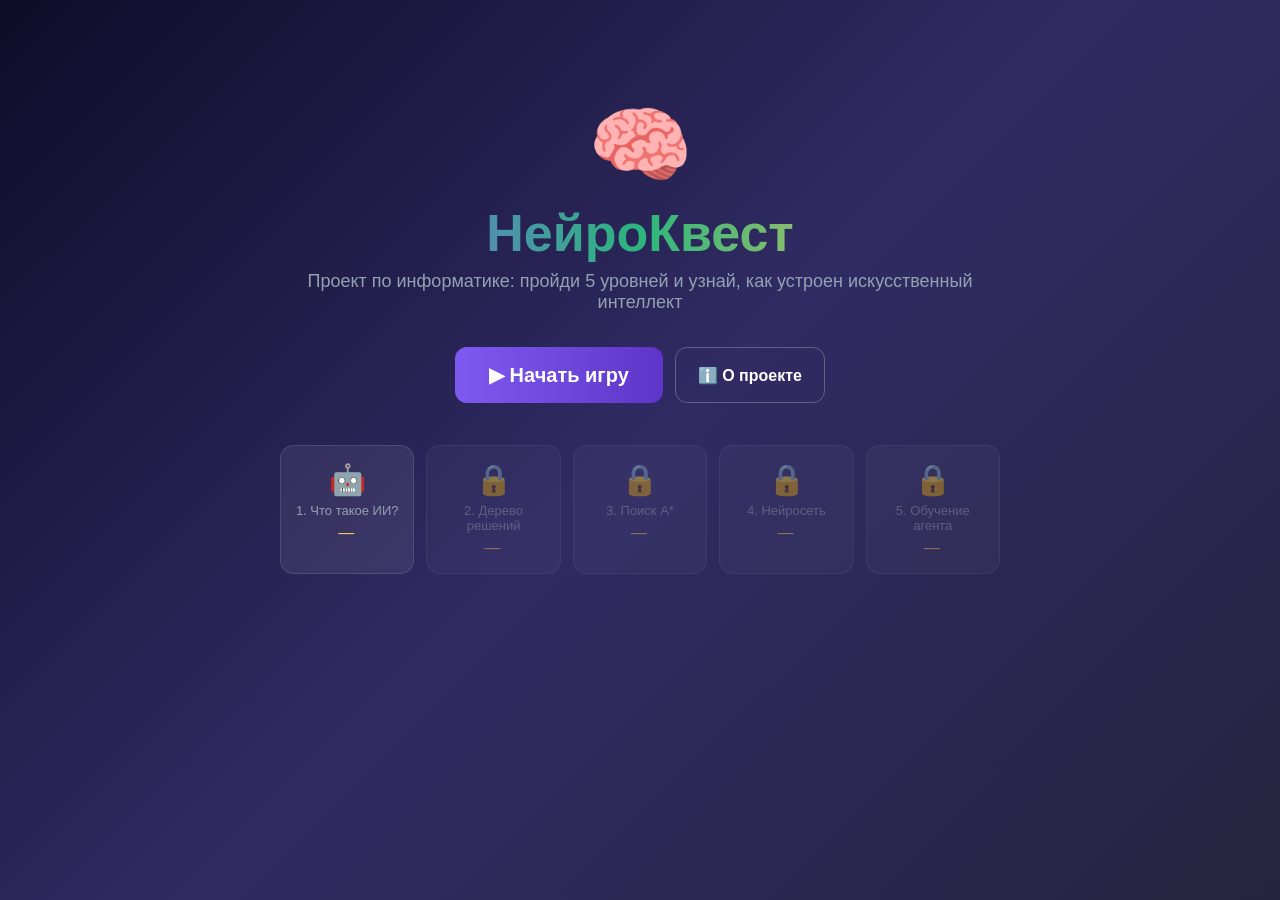
==== index.html @ 502dae8e "Перенос игры в корень для GitHub Pages" ====
<!DOCTYPE html>
<html lang="ru">
<head>
<meta charset="UTF-8">
<meta name="viewport" content="width=device-width, initial-scale=1.0">
<title>НейроКвест — игра об основах ИИ</title>
<link rel="stylesheet" href="style.css">
</head>
<body>

<!-- ============ ГЛАВНОЕ МЕНЮ ============ -->
<section id="screen-menu" class="screen active">
  <div class="hero">
    <div class="hero-icon">🧠</div>
    <h1>НейроКвест</h1>
    <p class="subtitle">Проект по информатике: пройди 5 уровней и узнай, как устроен искусственный интеллект</p>
    <div class="menu-buttons">
      <button class="btn btn-primary btn-big" onclick="Game.startLevel(1)">▶ Начать игру</button>
      <button class="btn btn-ghost" onclick="UI.show('screen-about')">ℹ️ О проекте</button>
    </div>
    <div id="menu-progress" class="menu-progress"></div>
  </div>
</section>

<!-- ============ ОБ ПРОЕКТЕ ============ -->
<section id="screen-about" class="screen">
  <div class="panel">
    <h2>ℹ️ О проекте</h2>
    <p><b>НейроКвест</b> — образовательная браузерная игра об основах искусственного интеллекта.</p>
    <p>Каждый уровень посвящён одной теме:</p>
    <ul class="about-list">
      <li>🤖 <b>Уровень 1</b> — Что такое ИИ: тест Тьюринга и виды ИИ</li>
      <li>🌳 <b>Уровень 2</b> — Машинное обучение: дерево решений</li>
      <li>🔍 <b>Уровень 3</b> — Поиск и эвристики: алгоритм A*</li>
      <li>👁️ <b>Уровень 4</b> — Нейронные сети: распознаём цифры</li>
      <li>🎮 <b>Уровень 5</b> — Мини-игра: обучи агента методом проб и ошибок</li>
    </ul>
    <p>Работает полностью офлайн: HTML + CSS + JavaScript, без библиотек.</p>
    <button class="btn btn-primary" onclick="UI.show('screen-menu')">⬅ Назад</button>
  </div>
</section>

<!-- ============ УРОВЕНЬ 1: ВИКТОРИНА ============ -->
<section id="screen-level1" class="screen">
  <div class="panel">
    <h2>🤖 Уровень 1. Что такое искусственный интеллект?</h2>
    <p class="level-desc">Ответь на вопросы викторины. За правильные ответы с первого раза — максимум звёзд.</p>
    <div id="quiz-box"></div>
  </div>
</section>

<!-- ============ УРОВЕНЬ 2: ДЕРЕВО РЕШЕНИЙ ============ -->
<section id="screen-level2" class="screen">
  <div class="panel wide">
    <h2>🌳 Уровень 2. MACHINE LEARNING!</h2>
    <p class="level-desc">«Машинное обучение» — фильм-пародия (как «Анимatrix»). Робот должен решить, можно ли выпускать его гулять. Ты — алгоритм дерева решений. Выбирай признаки так, чтобы классифицировать всех роботов правильно!</p>
    <div id="tree-area"></div>
  </div>
</section>

<!-- ============ УРОВЕНЬ 3: A* ПОИСК ============ -->
<section id="screen-level3" class="screen">
  <div class="panel wide">
    <h2>🔍 Уровень 3. Путь героя и алгоритм A*</h2>
    <p class="level-desc">Роботу нужно добраться до выхода. Клетки с ценой выше — «дороже». Проложи путь суммарной стоимостью не больше лимита. Подсказка: жёлтые точки — это эвристика, как в настоящем A*.</p>
    <div id="astar-area"></div>
  </div>
</section>

<!-- ============ УРОВЕНЬ 4: НЕЙРОСЕТЬ ============ -->
<section id="screen-level4" class="screen">
  <div class="panel wide">
    <h2>👁️ Уровень 4. Нейронная сеть рисует… цифру!</h2>
    <p class="level-desc">Настоящие нейросети видят изображение как набор пикселей. Нарисуй цифру от <b id="target-digit">?</b> в поле 8×8 — «нейрон» попытается её угадать. Сопоставь образ и его «вектор признаков»!</p>
    <div id="nn-area"></div>
  </div>
</section>

<!-- ============ УРОВЕНЬ 5: ОБУЧЕНИЕ АГЕНТА ============ -->
<section id="screen-level5" class="screen">
  <div class="panel wide">
    <h2>🎮 Уровень 5. Обучение с подкреплением</h2>
    <p class="level-desc">Помоги агенту собрать ⭐ и избежать 🕳️. Каждый раунд меняй «политику» (кнопки), запоминая, что принесло награду, а что — штраф. Это и есть принцип обучения с подкреплением!</p>
    <div id="rl-area"></div>
  </div>
</section>

<!-- ============ ЭКРАН РЕЗУЛЬТАТА УРОВНЯ ============ -->
<div id="result-overlay" class="overlay hidden">
  <div class="overlay-card">
    <div id="result-icon" class="result-icon">🏆</div>
    <h3 id="result-title">Уровень пройден!</h3>
    <div id="result-stars" class="stars-big"></div>
    <p id="result-text"></p>
    <div class="overlay-buttons">
      <button class="btn btn-ghost" id="btn-retry" onclick="">🔄 Заново</button>
      <button class="btn btn-primary" id="btn-next" onclick="">Далее ➡</button>
    </div>
  </div>
</div>

<!-- ============ ФИНАЛ ============ -->
<section id="screen-final" class="screen">
  <div class="hero">
    <div class="hero-icon">🏆</div>
    <h1>Поздравляем!</h1>
    <p class="subtitle">Ты прошёл все уровни НейроКвеста!</p>
    <div id="final-stats" class="final-stats"></div>
    <p class="funfact" id="final-fact"></p>
    <div class="menu-buttons">
      <button class="btn btn-primary" onclick="Game.resetAll()">🔄 Пройти заново</button>
      <button class="btn btn-ghost" onclick="UI.show('screen-menu')">🏠 В меню</button>
    </div>
  </div>
</section>

<!-- Верхняя панель прогресса -->
<header id="topbar" class="hidden">
  <button class="btn btn-small btn-ghost" onclick="Game.goMenu()">🏠</button>
  <div id="topbar-level"></div>
  <div id="topbar-score"></div>
</header>

<script src="app.js"></script>
</body>
</html>
---- style.css ----
/* ============ НейроКвест — стили ============ */
* { box-sizing: border-box; margin: 0; padding: 0; }

:root {
  --bg1: #0f0c29;
  --bg2: #302b63;
  --bg3: #24243e;
  --accent: #7f5af0;
  --accent2: #2cb67d;
  --gold: #ffc857;
  --danger: #ef4565;
  --text: #fffffe;
  --muted: #94a1b2;
  --panel: rgba(255,255,255,0.07);
}

body {
  font-family: "Segoe UI", Arial, sans-serif;
  color: var(--text);
  background: linear-gradient(135deg, var(--bg1), var(--bg2), var(--bg3));
  background-attachment: fixed;
  min-height: 100vh;
}

/* ---------- экраны ---------- */
.screen { display: none; padding: 24px 16px 60px; animation: fadein .4s; }
.screen.active { display: block; }
@keyframes fadein { from { opacity: 0; transform: translateY(12px);} to { opacity: 1; transform: none;} }

.hero { max-width: 720px; margin: 8vh auto 0; text-align: center; }
.hero-icon { font-size: 84px; animation: float 3s ease-in-out infinite; }
@keyframes float { 0%,100%{transform:translateY(0)} 50%{transform:translateY(-12px)} }
.hero h1 { font-size: 52px; background: linear-gradient(90deg, #7f5af0, #2cb67d, #ffc857);
  -webkit-background-clip: text; background-clip: text; -webkit-text-fill-color: transparent; margin: 8px 0; }
.subtitle { color: var(--muted); font-size: 18px; margin-bottom: 28px; }

/* ---------- панели ---------- */
.panel {
  max-width: 760px; margin: 40px auto 0; background: var(--panel);
  border: 1px solid rgba(255,255,255,.12); border-radius: 18px;
  padding: 28px; backdrop-filter: blur(6px);
}
.panel.wide { max-width: 900px; }
.panel h2 { margin-bottom: 10px; }
.level-desc { color: var(--muted); margin-bottom: 18px; line-height: 1.5; }
.about-list { margin: 14px 0 18px 22px; line-height: 1.9; }

/* ---------- кнопки ---------- */
.btn {
  cursor: pointer; border: none; border-radius: 12px;
  padding: 12px 22px; font-size: 16px; font-weight: 600;
  color: var(--text); background: var(--panel);
  transition: transform .12s, box-shadow .12s, background .2s;
  margin: 6px;
}
.btn:hover { transform: translateY(-2px); box-shadow: 0 6px 18px rgba(0,0,0,.35); }
.btn:active { transform: scale(.97); }
.btn-primary { background: linear-gradient(90deg, var(--accent), #5e35c8); }
.btn-success { background: linear-gradient(90deg, var(--accent2), #1f8f61); }
.btn-danger  { background: linear-gradient(90deg, var(--danger), #c22f4d); }
.btn-ghost   { background: transparent; border: 1px solid rgba(255,255,255,.25); }
.btn-big     { font-size: 20px; padding: 16px 34px; }
.btn-small   { padding: 6px 12px; font-size: 14px; }
.btn:disabled { opacity: .45; cursor: not-allowed; transform: none; }
.menu-buttons { display: flex; justify-content: center; flex-wrap: wrap; }

/* ---------- верхняя панель ---------- */
#topbar {
  position: fixed; top: 0; left: 0; right: 0; z-index: 50;
  display: flex; align-items: center; justify-content: space-between;
  padding: 10px 18px; background: rgba(15,12,41,.85); backdrop-filter: blur(8px);
  border-bottom: 1px solid rgba(255,255,255,.1);
}
#topbar.hidden { display: none; }
#topbar-level { font-weight: 700; }
#topbar-score { color: var(--gold); font-weight: 700; }

/* ---------- прогресс в меню ---------- */
.menu-progress { display: grid; grid-template-columns: repeat(auto-fit, minmax(120px,1fr)); gap: 12px; margin-top: 36px; }
.level-card {
  background: var(--panel); border: 1px solid rgba(255,255,255,.12);
  border-radius: 14px; padding: 16px 10px; cursor: pointer; transition: transform .15s, border-color .2s;
  text-align: center;
}
.level-card:hover { transform: translateY(-4px); border-color: var(--accent); }
.level-card .lvl-icon { font-size: 30px; }
.level-card .lvl-name { font-size: 13px; color: var(--muted); margin: 6px 0; }
.level-card .lvl-stars { color: var(--gold); letter-spacing: 2px; min-height: 18px; }
.level-card.locked { opacity: .45; cursor: not-allowed; }

/* ---------- викторина ---------- */
.quiz-q { margin-bottom: 18px; }
.quiz-q .q-text { font-size: 17px; font-weight: 600; margin-bottom: 10px; }
.quiz-opt {
  display: block; width: 100%; text-align: left; margin: 6px 0;
  padding: 12px 16px; border-radius: 12px; cursor: pointer;
  background: rgba(255,255,255,.06); border: 1px solid rgba(255,255,255,.14);
  color: var(--text); font-size: 15px; transition: .15s;
}
.quiz-opt:hover:not(:disabled) { border-color: var(--accent); background: rgba(127,90,240,.15); }
.quiz-opt.correct { border-color: var(--accent2); background: rgba(44,182,125,.25); }
.quiz-opt.wrong   { border-color: var(--danger);  background: rgba(239,69,101,.25); }
.quiz-explain {
  display: none; margin-top: 8px; padding: 10px 14px; border-left: 3px solid var(--accent);
  background: rgba(127,90,240,.12); border-radius: 8px; font-size: 14px; color: #d9d4ff; line-height: 1.5;
}
.quiz-explain.show { display: block; }

/* ---------- дерево решений ---------- */
.tree-controls { display: flex; flex-wrap: wrap; gap: 10px; align-items: center; margin-bottom: 14px; }
.robot-grid { display: grid; grid-template-columns: repeat(auto-fill, minmax(150px,1fr)); gap: 10px; margin: 14px 0; }
.robot-card {
  background: rgba(255,255,255,.06); border-radius: 12px; padding: 10px; text-align: center;
  border: 2px solid transparent; transition: .2s; font-size: 13px;
}
.robot-card .r-emoji { font-size: 34px; }
.robot-card.pred-yes { border-color: var(--accent2); }
.robot-card.pred-no  { border-color: var(--danger); }
.robot-card.mistake  { animation: shake .4s; }
@keyframes shake { 0%,100%{transform:translateX(0)} 25%{transform:translateX(-6px)} 75%{transform:translateX(6px)} }
.tag { display:inline-block; padding:2px 8px; border-radius: 20px; font-size: 11px; margin: 2px; background: rgba(255,255,255,.12); }
.tag.label-yes { background: rgba(44,182,125,.35); }
.tag.label-no  { background: rgba(239,69,101,.35); }
.tree-code {
  font-family: Consolas, monospace; background: #14122b; border-radius: 10px;
  padding: 14px; margin: 12px 0; white-space: pre; line-height: 1.6; overflow-x: auto; font-size: 13px;
}
.hl { color: var(--gold); }

/* ---------- A* карта ---------- */
.astar-info { display: flex; gap: 18px; flex-wrap: wrap; margin-bottom: 12px; font-weight: 600; }
.astar-info .cost-high { color: var(--gold); }
.grid { display: grid; gap: 4px; justify-content: center; margin: 10px 0; user-select: none; }
.cell {
  width: 46px; height: 46px; border-radius: 8px; display: flex; align-items: center; justify-content: center;
  background: rgba(255,255,255,.08); cursor: pointer; position: relative; font-size: 22px; transition: .12s;
}
.cell:hover { outline: 2px solid var(--accent); }
.cell.wall { background: #1a1730; cursor: not-allowed; }
.cell.path { background: rgba(127,90,240,.55); }
.cell.start { background: rgba(44,182,125,.4); }
.cell.goal  { background: rgba(255,200,87,.35); }
.cell .price { position: absolute; bottom: 2px; right: 5px; font-size: 10px; color: rgba(255,255,255,.75); }
.cell .heur { position: absolute; top: 3px; left: 5px; width: 6px; height: 6px; border-radius: 50%; background: var(--gold); opacity:.8; }
.cost-ok { color: var(--accent2); }
.cost-bad { color: var(--danger); }

/* ---------- нейросеть (рисовалка) ---------- */
.nn-wrap { display: flex; gap: 26px; flex-wrap: wrap; justify-content: center; align-items: flex-start; }
.nn-canvas { display: grid; grid-template-columns: repeat(8, 34px); gap: 3px; }
.px { width: 34px; height: 34px; border-radius: 6px; background: rgba(255,255,255,.08); cursor: pointer; }
.px.on { background: var(--accent); box-shadow: 0 0 8px rgba(127,90,240,.7); }
.nn-side { min-width: 240px; }
.nn-result { font-size: 44px; text-align: center; margin: 10px 0; }
.nn-bars { margin-top: 10px; }
.nn-bar-row { display: flex; align-items: center; gap: 8px; margin: 4px 0; font-size: 14px; }
.nn-bar { height: 12px; border-radius: 6px; background: linear-gradient(90deg, var(--accent), var(--accent2)); transition: width .5s; }
.nn-hint { color: var(--muted); font-size: 13px; margin-top: 8px; line-height: 1.5; }

/* ---------- RL мини-игра ---------- */
.rl-grid { display: grid; gap: 6px; justify-content: center; margin: 12px 0; }
.rl-cell { width: 64px; height: 64px; border-radius: 10px; background: rgba(255,255,255,.08);
  display:flex; align-items:center; justify-content:center; font-size: 30px; }
.rl-cell.agent { background: rgba(127,90,240,.5); outline: 3px solid var(--text); }
.rl-cell.hole  { background: rgba(239,69,101,.25); }
.rl-cell.star  { background: rgba(255,200,87,.25); }
.rl-stats { display: flex; gap: 22px; font-weight: 700; margin-bottom: 8px; flex-wrap: wrap; }
.rl-log { font-family: monospace; font-size: 13px; background: #14122b; border-radius: 10px; padding: 10px; height: 110px; overflow-y: auto; margin-top: 10px; line-height: 1.5; }
.policy-btn.active-policy { outline: 3px solid var(--gold); }

/* ---------- оверлей результата ---------- */
.overlay {
  position: fixed; inset: 0; background: rgba(5,4,20,.8); backdrop-filter: blur(4px);
  display: flex; align-items: center; justify-content: center; z-index: 100;
}
.overlay.hidden { display: none; }
.overlay-card {
  background: linear-gradient(160deg, #221f4b, #17143a);
  border: 1px solid rgba(255,255,255,.15); border-radius: 20px;
  padding: 34px 40px; max-width: 440px; text-align: center; animation: pop .35s;
}
@keyframes pop { from { transform: scale(.7); opacity: 0;} to { transform: scale(1); opacity: 1;} }
.result-icon { font-size: 64px; }
.stars-big { font-size: 40px; letter-spacing: 8px; margin: 10px 0; color: var(--gold); }
#result-text { color: var(--muted); margin-bottom: 18px; line-height: 1.5; }

/* ---------- финал ---------- */
.final-stats { display: flex; justify-content: center; gap: 14px; flex-wrap: wrap; margin: 20px 0; }
.stat-chip { background: var(--panel); border-radius: 12px; padding: 12px 18px; font-size: 15px; }
.funfact { max-width: 560px; margin: 0 auto 24px; color: var(--muted); font-style: italic; line-height: 1.6; }

@media (max-width: 640px) {
  .hero h1 { font-size: 36px; }
  .cell { width: 38px; height: 38px; }
  .rl-cell { width: 52px; height: 52px; font-size: 24px; }
  .nn-canvas { grid-template-columns: repeat(8, 28px); }
  .px { width: 28px; height: 28px; }
}
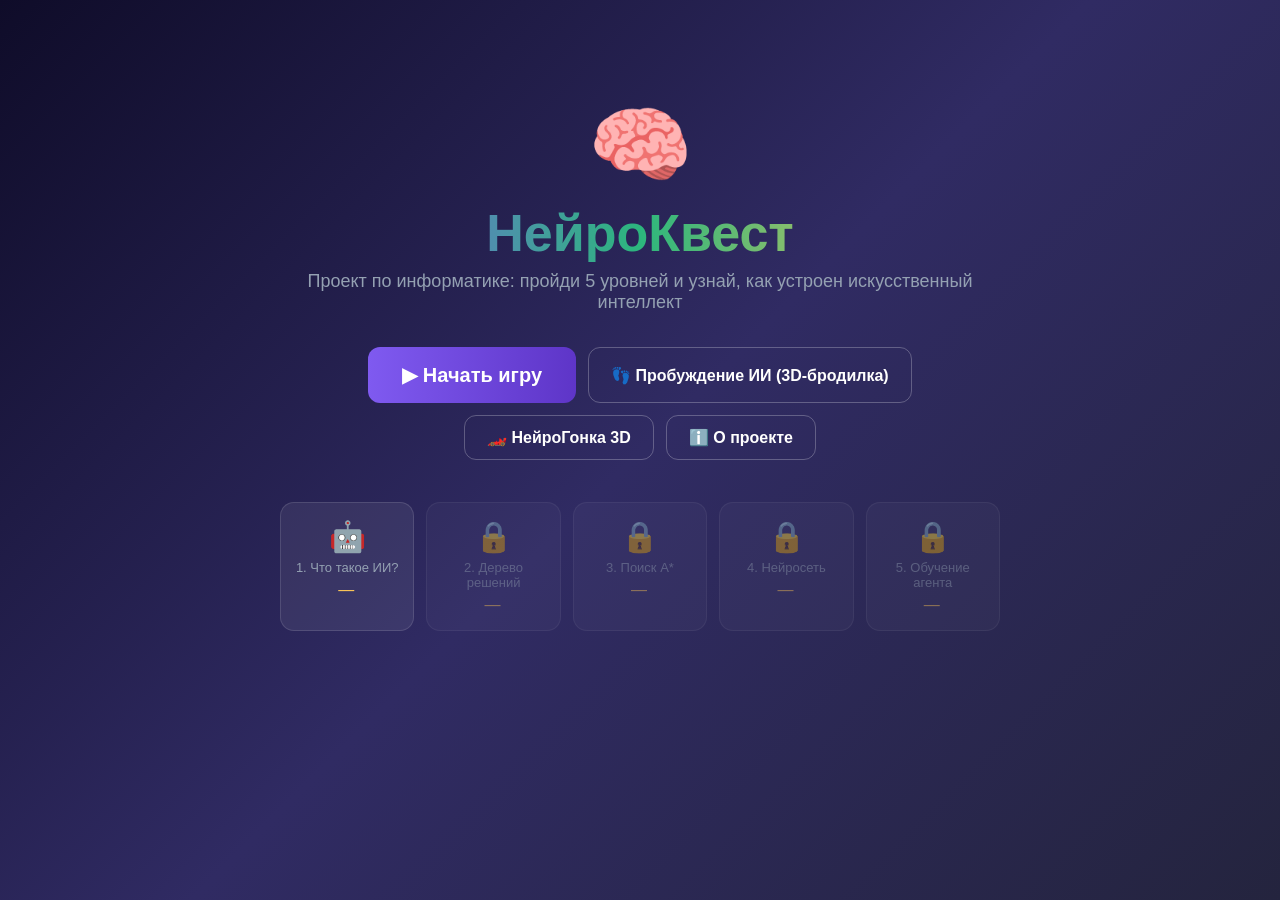
==== commit 4b5c9a73: "Пробуждение ИИ: 3D-бродилка в чёрном пространстве (5 станций, диалоги НЕКСа, цепочка мышления, викто" ====
--- a/index.html
+++ b/index.html
@@ -16,6 +16,8 @@
     <p class="subtitle">Проект по информатике: пройди 5 уровней и узнай, как устроен искусственный интеллект</p>
     <div class="menu-buttons">
       <button class="btn btn-primary btn-big" onclick="Game.startLevel(1)">▶ Начать игру</button>
+      <button class="btn btn-ghost" onclick="window.location.href='walk/'">👣 Пробуждение ИИ (3D-бродилка)</button>
+      <button class="btn btn-ghost" onclick="window.location.href='game3d/'">🏎️ НейроГонка 3D</button>
       <button class="btn btn-ghost" onclick="UI.show('screen-about')">ℹ️ О проекте</button>
     </div>
     <div id="menu-progress" class="menu-progress"></div>
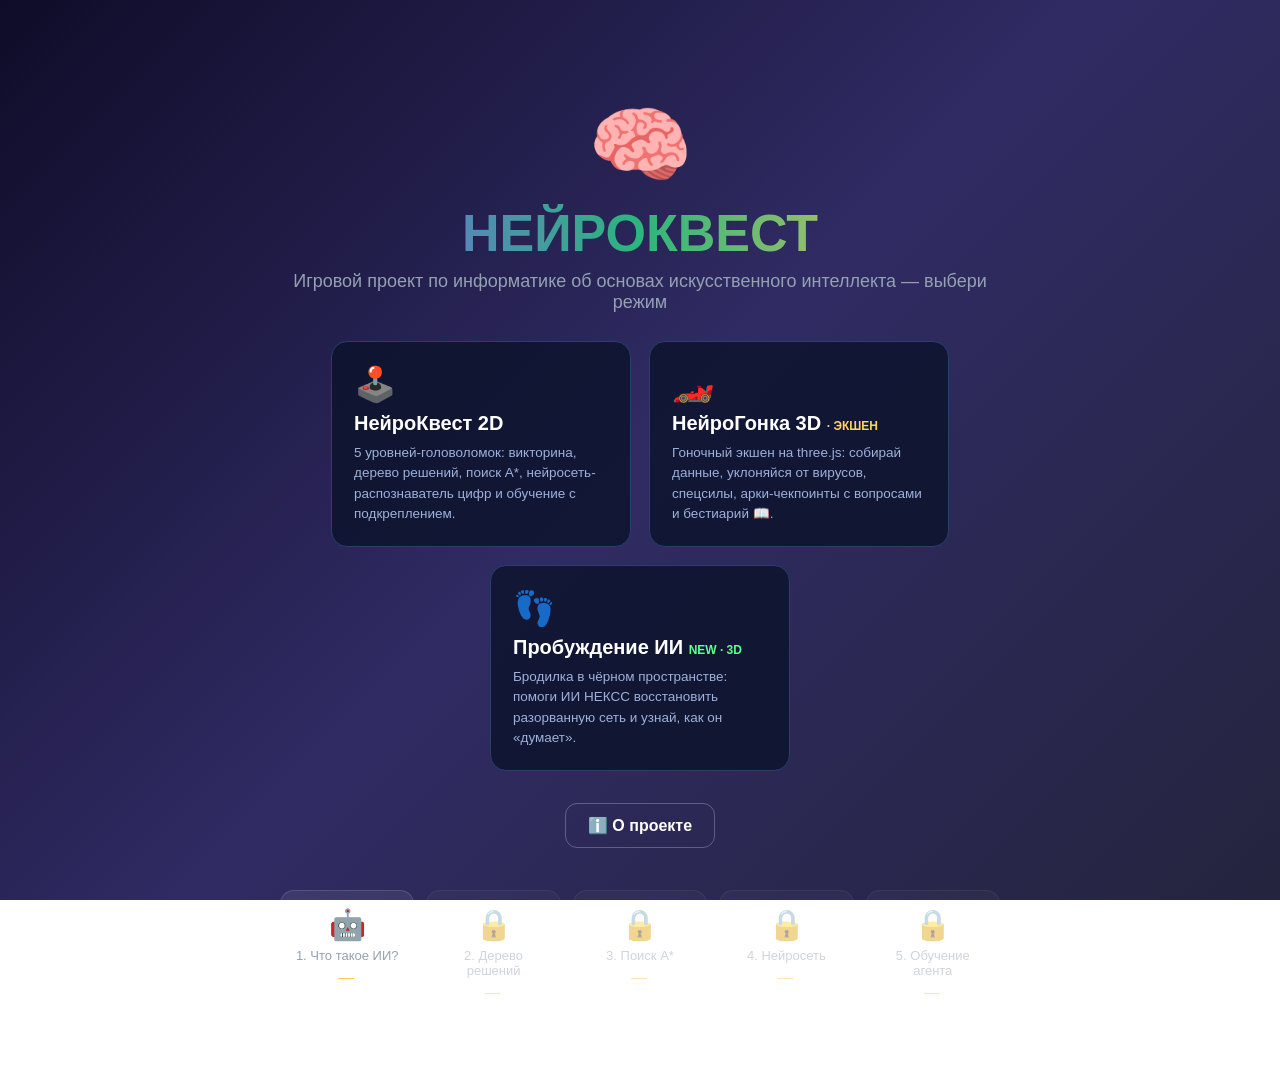
==== commit e3200413: "Хаб выбора игр на главной + починка инверсии стрейфа в бродилке (корректный пересчёт базиса камеры)" ====
--- a/index.html
+++ b/index.html
@@ -9,15 +9,51 @@
 <body>
 
 <!-- ============ ГЛАВНОЕ МЕНЮ ============ -->
-<section id="screen-menu" class="screen active">
+<!-- ============ ХАБ: ВЫБОР ИГРЫ (главный экран) ============ -->
+<section id="screen-hub" class="screen active">
   <div class="hero">
     <div class="hero-icon">🧠</div>
+    <h1>НЕЙРО<span style="color:#4fd8ff">КВЕСТ</span></h1>
+    <p class="subtitle">Игровой проект по информатике об основах искусственного интеллекта — выбери режим</p>
+    <div class="hub-cards" style="display:flex;gap:18px;flex-wrap:wrap;justify-content:center;max-width:1000px;margin:26px auto;">
+      <button class="hub-card" onclick="Game.startLevel(1)"
+        style="width:min(300px,90vw);background:#0b122acc;border:1px solid #27406e;border-radius:16px;padding:22px;cursor:pointer;text-align:left;color:#dfe8ff;transition:.2s;"
+        onmouseover="this.style.borderColor='#4fd8ff'" onmouseout="this.style.borderColor='#27406e'">
+        <div style="font-size:34px">🕹️</div>
+        <h2 style="font-size:20px;margin:8px 0;color:#fff">НейроКвест 2D</h2>
+        <p style="font-size:13.5px;color:#9db1da;line-height:1.5">5 уровней-головоломок: викторина, дерево решений, поиск A*, нейросеть-распознаватель цифр и обучение с подкреплением.</p>
+      </button>
+      <button class="hub-card" onclick="window.location.href='game3d/'"
+        style="width:min(300px,90vw);background:#0b122acc;border:1px solid #27406e;border-radius:16px;padding:22px;cursor:pointer;text-align:left;color:#dfe8ff;transition:.2s;"
+        onmouseover="this.style.borderColor='#4fd8ff'" onmouseout="this.style.borderColor='#27406e'">
+        <div style="font-size:34px">🏎️</div>
+        <h2 style="font-size:20px;margin:8px 0;color:#fff">НейроГонка 3D <span style="color:#ffd45e;font-size:12px">· ЭКШЕН</span></h2>
+        <p style="font-size:13.5px;color:#9db1da;line-height:1.5">Гоночный экшен на three.js: собирай данные, уклоняйся от вирусов, спецсилы, арки-чекпоинты с вопросами и бестиарий 📖.</p>
+      </button>
+      <button class="hub-card" onclick="window.location.href='walk/'"
+        style="width:min(300px,90vw);background:#0b122acc;border:1px solid #27406e;border-radius:16px;padding:22px;cursor:pointer;text-align:left;color:#dfe8ff;transition:.2s;"
+        onmouseover="this.style.borderColor='#4fd8ff'" onmouseout="this.style.borderColor='#27406e'">
+        <div style="font-size:34px">👣</div>
+        <h2 style="font-size:20px;margin:8px 0;color:#fff">Пробуждение ИИ <span style="color:#5eff8f;font-size:12px">NEW · 3D</span></h2>
+        <p style="font-size:13.5px;color:#9db1da;line-height:1.5">Бродилка в чёрном пространстве: помоги ИИ НЕКСС восстановить разорванную сеть и узнай, как он «думает».</p>
+      </button>
+    </div>
+    <div class="menu-buttons">
+      <button class="btn btn-ghost" onclick="UI.show('screen-about')">ℹ️ О проекте</button>
+    </div>
+    <div id="menu-progress" class="menu-progress"></div>
+  </div>
+</section>
+
+<!-- ============ МЕНЮ НЕЙРОКВЕСТА (доступ из игры кнопкой «В меню») ============ -->
+<section id="screen-menu" class="screen">
+  <div class="hero">
+    <div class="hero-icon">🕹️</div>
     <h1>НейроКвест</h1>
     <p class="subtitle">Проект по информатике: пройди 5 уровней и узнай, как устроен искусственный интеллект</p>
     <div class="menu-buttons">
       <button class="btn btn-primary btn-big" onclick="Game.startLevel(1)">▶ Начать игру</button>
-      <button class="btn btn-ghost" onclick="window.location.href='walk/'">👣 Пробуждение ИИ (3D-бродилка)</button>
-      <button class="btn btn-ghost" onclick="window.location.href='game3d/'">🏎️ НейроГонка 3D</button>
+      <button class="btn btn-ghost" onclick="UI.show('screen-hub')">🎮 Все игры</button>
       <button class="btn btn-ghost" onclick="UI.show('screen-about')">ℹ️ О проекте</button>
     </div>
     <div id="menu-progress" class="menu-progress"></div>
